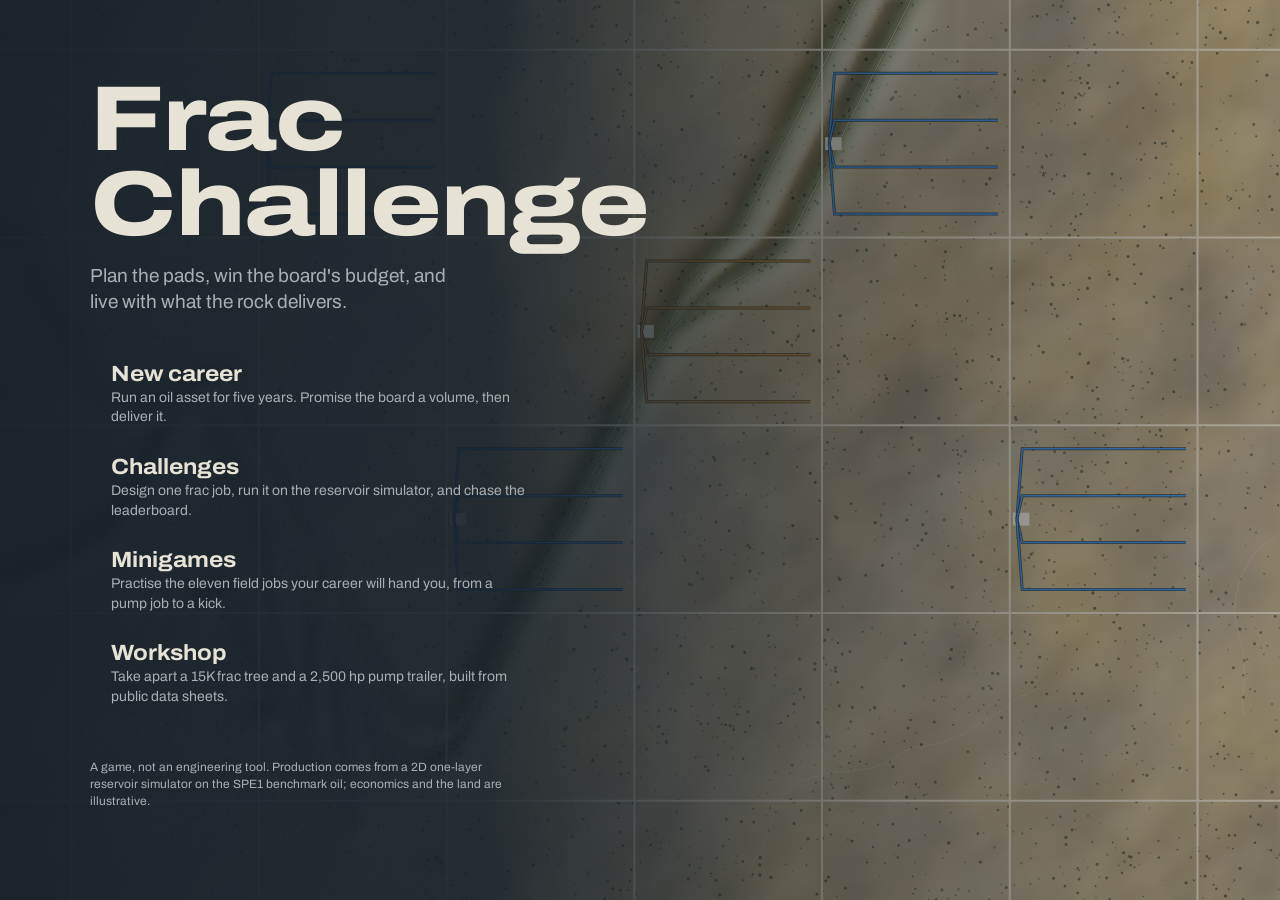
==== game/web/index.html @ 38262e61 "Ressim: frac-to-production simulator on JutulDarcy, with the game built on it First commit of the wh" ====
<!doctype html>
<html lang="en">
<head>
<meta charset="utf-8">
<meta name="viewport" content="width=device-width, initial-scale=1">
<title>Frac Challenge</title>
<link rel="preconnect" href="https://fonts.googleapis.com">
<link rel="preconnect" href="https://fonts.gstatic.com" crossorigin>
<link href="https://fonts.googleapis.com/css2?family=Archivo:wdth,wght@62..125,400..800&display=swap" rel="stylesheet">
<link rel="icon" href="data:image/svg+xml,%3Csvg xmlns=%22http://www.w3.org/2000/svg%22 viewBox=%220 0 16 16%22%3E%3Crect x=%225%22 y=%221%22 width=%226%22 height=%2214%22 fill=%22%23f0a53a%22/%3E%3C/svg%3E">
<link rel="stylesheet" href="css/title.css">
</head>
<body class="title">
<canvas id="land" aria-hidden="true"></canvas>
<main class="front">
  <h1>Frac Challenge</h1>
  <p class="pitch">Plan the pads, win the board's budget, and live with what the rock delivers.</p>
  <nav class="menu" aria-label="Main menu">
    <a id="continue" class="item primary" href="career.html" hidden>
      <span class="name">Continue</span><span class="desc" id="continue-desc"></span>
    </a>
    <a class="item" href="career.html?new=1">
      <span class="name">New career</span><span class="desc">Run an oil asset for five years. Promise the board a volume, then deliver it.</span>
    </a>
    <a class="item" href="challenges.html">
      <span class="name">Challenges</span><span class="desc">Design one frac job, run it on the reservoir simulator, and chase the leaderboard.</span>
    </a>
    <a class="item" href="minigames.html">
      <span class="name">Minigames</span><span class="desc">Practise the eleven field jobs your career will hand you, from a pump job to a kick.</span>
    </a>
    <a class="item" href="workshop.html">
      <span class="name">Workshop</span><span class="desc">Take apart a 15K frac tree and a 2,500 hp pump trailer, built from public data sheets.</span>
    </a>
  </nav>
  <p class="fine">A game, not an engineering tool. Production comes from a 2D one-layer reservoir simulator on the SPE1 benchmark oil; economics and the land are illustrative.</p>
</main>
<script type="module" src="js/title.js"></script>
</body>
</html>
---- game/web/css/title.css ----
:root {
  --bluestone: #16202a; --slate: #22303c; --slate-2: #2c3c4a; --bone: #e7e2d6; --bone-dim: #a9b0b3; --gauge: #f0a53a;
  color-scheme: dark;
}
* { box-sizing: border-box; }
html, body { margin: 0; min-height: 100%; background: var(--bluestone); color: var(--bone); font-family: Archivo, system-ui, sans-serif; }
#land { position: fixed; inset: 0; width: 100%; height: 100%; object-fit: cover; z-index: 0; }
/* the land fades to bluestone on the left so the menu sits on a calm field, and stays visible on the right */
body::before { content: ''; position: fixed; inset: 0; z-index: 1; pointer-events: none;
  background: linear-gradient(90deg, rgba(22,32,42,0.97) 0%, rgba(22,32,42,0.9) 38%, rgba(22,32,42,0.45) 70%, rgba(22,32,42,0.25) 100%); }
.front { position: relative; z-index: 2; min-height: 100vh; display: flex; flex-direction: column; justify-content: center;
  padding: 48px clamp(16px, 7vw, 110px); max-width: 720px; }
h1 { margin: 0; font-size: clamp(44px, 8vw, 92px); line-height: 0.92; font-weight: 800; font-variation-settings: 'wdth' 125; letter-spacing: -0.01em; }
.pitch { margin: 16px 0 34px; font-size: clamp(16px, 2vw, 19px); line-height: 1.4; color: var(--bone-dim); max-width: 34ch; }
.menu { display: grid; gap: 4px; }
.item { display: grid; gap: 2px; padding: 12px 16px 12px 18px; border-left: 3px solid transparent; color: var(--bone); text-decoration: none; border-radius: 0 6px 6px 0; }
.item[hidden] { display: none; }
.item .name { font-size: 22px; font-weight: 700; font-variation-settings: 'wdth' 110; }
.item .desc { font-size: 14px; line-height: 1.4; color: var(--bone-dim); max-width: 52ch; }
.item:hover { background: rgba(34,48,60,0.75); border-left-color: var(--slate-2); }
.item:focus-visible { outline: 2px solid var(--gauge); outline-offset: 2px; }
.item.primary { border-left-color: var(--gauge); background: rgba(34,48,60,0.8); }
.item.primary .name { color: var(--gauge); }
.fine { margin-top: 40px; font-size: 12px; line-height: 1.45; color: var(--bone-dim); max-width: 60ch; }
@media (max-width: 640px) {
  body::before { background: rgba(22,32,42,0.86); }
  .front { justify-content: flex-start; padding-top: 56px; }
  .item .name { font-size: 19px; }
}
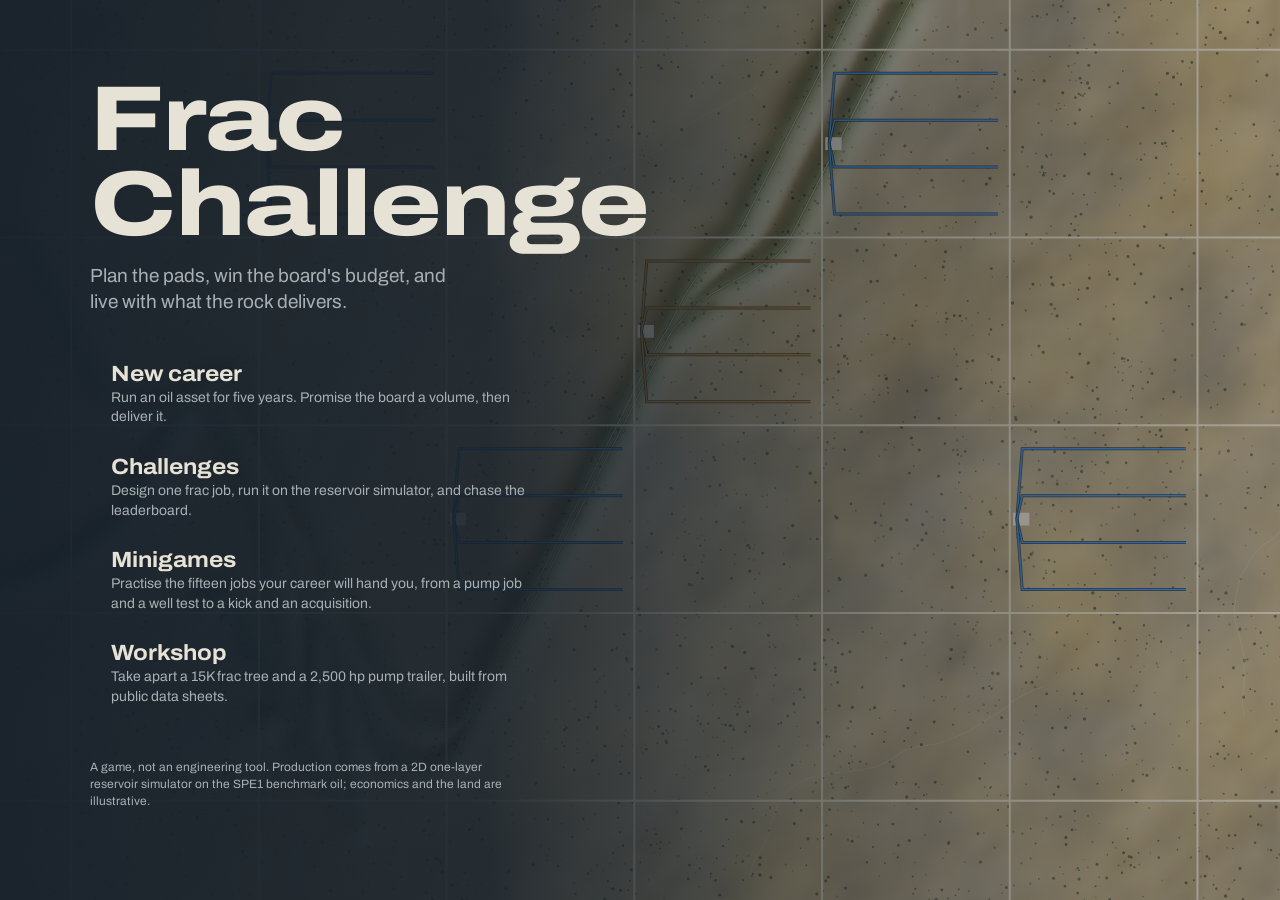
==== commit b92e3fcf: "Game front end: 3D minigame stage, Pump the Job cutaway, career and geology work - Minigame shell: o" ====
--- a/game/web/index.html
+++ b/game/web/index.html
@@ -26,7 +26,7 @@
       <span class="name">Challenges</span><span class="desc">Design one frac job, run it on the reservoir simulator, and chase the leaderboard.</span>
     </a>
     <a class="item" href="minigames.html">
-      <span class="name">Minigames</span><span class="desc">Practise the eleven field jobs your career will hand you, from a pump job to a kick.</span>
+      <span class="name">Minigames</span><span class="desc">Practise the fifteen jobs your career will hand you, from a pump job and a well test to a kick and an acquisition.</span>
     </a>
     <a class="item" href="workshop.html">
       <span class="name">Workshop</span><span class="desc">Take apart a 15K frac tree and a 2,500 hp pump trailer, built from public data sheets.</span>
